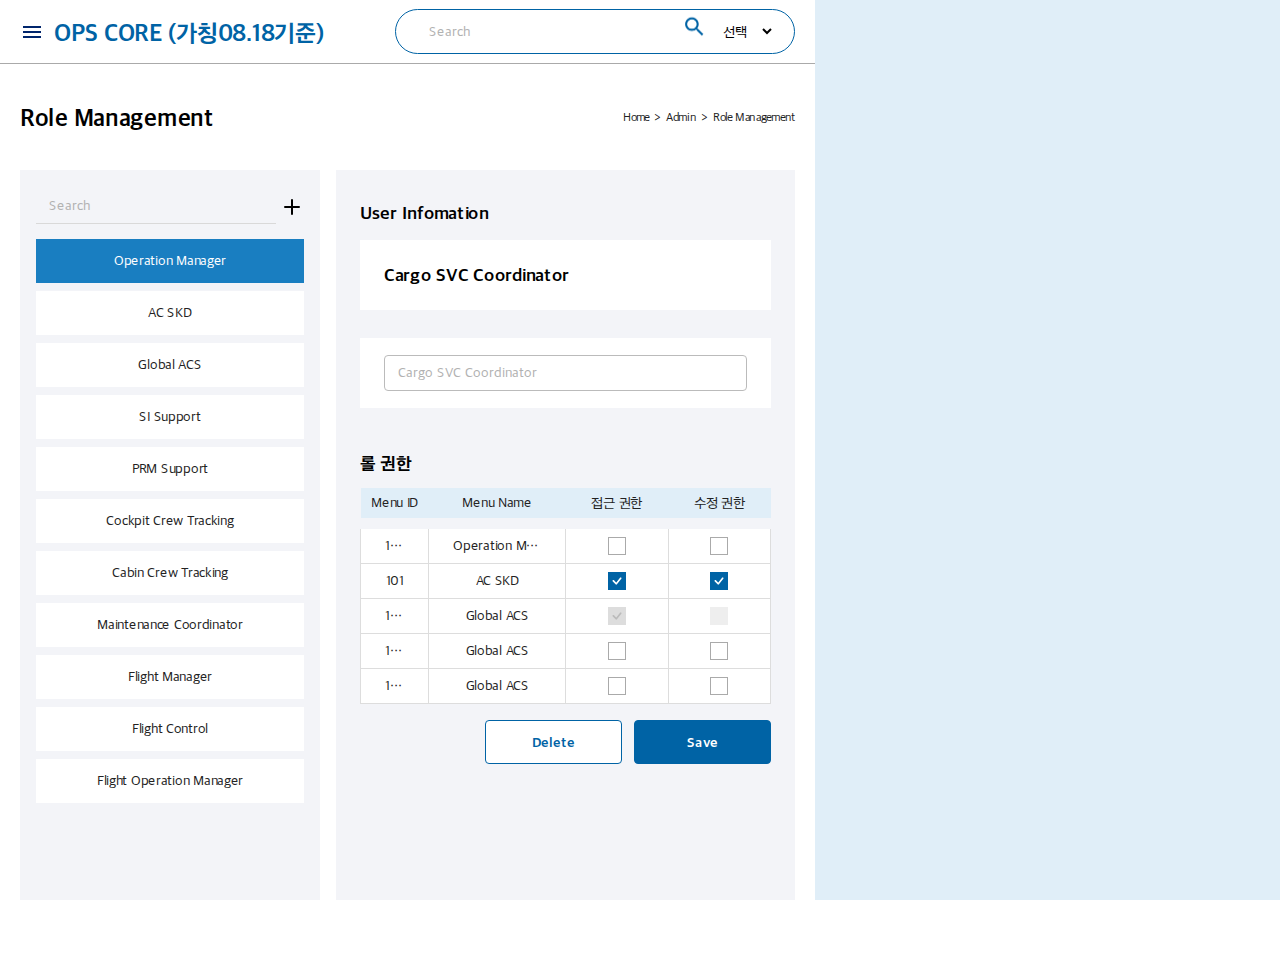
==== html/sub/rolemanagement/rolemanagement.html @ 139ca6ed "asd" ====
<!DOCTYPE html>
<html lang="ko">
<head>
    <meta charset="UTF-8">
    <meta name="viewport" content="width=device-width, initial-scale=1.0">
    <title>대한항공</title>
    <!-- jquery cdn -->
    <script src="../assets/js/jquery-3.7.0.min.js"></script>
    <!-- daterangepicker -->
    <script src="../../../assets/js/plugin/daterangepicker/moment.min.js"></script>
    <script src="../../../assets/js/plugin/daterangepicker/daterangepicker.js"></script>
    <link rel="stylesheet" href="../../../assets/js/plugin/daterangepicker/daterangepicker.css">
    <!-- swiper slide -->
    <link rel="stylesheet" href="../../../assets/js/plugin/swiper/swiper-bundle.min.css" />
    <script src="../../../assets/js/plugin/swiper/swiper-bundle.min.js"></script>
    <!-- 로컬소스 -->
    <link rel="stylesheet" href="../../../assets/css/reset.css" />
    <link rel="stylesheet" href="../../../assets/css/font.css" />
    <link rel="stylesheet" href="../../../assets/css/main.css" />
    <script src="../../../assets/js/common.js"></script>
</head>
<body>
<div class="wrap">
    <!--content -->
    <section class="main content">
        <!-- header -->
        <header>
            <div class="inner">
                <div class="lnb"> 
                    <div class="btn-wrap">
                        <button class="btn btn-icon btn-hamburger"></button>
                    </div>
                    <h2 class="head-text">
                        OPS CORE <span class="">(가칭08.18기준)</span>
                    </h2>
                </div>
                <div class="head-search-wrap rnb">              
                    <div class="input-wrap head-search">
                        <input type="search" placeholder="Search">
                    </div>
                    <div class="input-wrap select">
                        <button class="btn btn-icon btn-head-search" type="submit"></button>
                        <select name="" id="" class="search-select">
                            <option value="">선택</option>
                            <option value="">선택</option>
                            <option value="">선택</option>
                            <option value="">선택</option>
                        </select>
                        <!-- 디자인 커스텀시 대체될 selectbox
                        <div class="dropdown" rel="dropdown">
                            
                            <a href="javascript:void(0)" class="dropdown-toggle">선택</a>
                            <ul class="dropdown-menu">
                                <li><a href="javascript:void(0)">test01</a></li>
                                <li><a href="javascript:void(0)">test02</a></li>
                                <li><a href="javascript:void(0)">test03</a></li>
                                <li><a href="javascript:void(0)">test04</a></li>
                            </ul>
                        </div>
                        -->
                    </div>
                </div>
            </div>
        </header>
        <!-- //header -->

        <!-- content container -->
        <div class="container">
            <div class="inner">

                <div class="content-title-wrap">
                    <h2>
                        Role Management
                    </h2>
                    <ul class="location">
                        <li>
                            <a href="javascript:void:(0)">Home</a>
                        </li>
                        <li>
                            <a href="javascript:void:(0)">Admin</a>
                        </li>
                        <li>
                            <a href="javascript:void:(0)">Role Management</a>
                        </li>
                    </ul>
                </div>
                
                <div class="item-wrap">
                    <div class="item-box item-box-side">

                        <div class="search-wrap">                                
                            <div class="input-wrap search">
                                <input type="search" placeholder="Search">
                                <button class="btn btn-icon btn-search" type="submit"></button>
                            </div>
                            <button class="btn btn-icon search-more-btn"></button>
                        </div>

                        <div class="side-list-wrap"> 
                            <ul>
                                <li class="on">
                                    <a href="javascript:void:(0)">
                                        <span>
                                            Operation Manager
                                        </span>
                                    </a>
                                </li>
                                <li>
                                    <a href="javascript:void:(0)">
                                        <span>
                                            AC SKD
                                        </span>
                                    </a>
                                </li>
                                <li>
                                    <a href="javascript:void:(0)">
                                        <span>
                                            Global ACS
                                        </span>
                                    </a>
                                </li>
                                <li>
                                    <a href="javascript:void:(0)">
                                        <span>
                                            SI Support
                                        </span>
                                    </a>
                                </li>
                                <li>
                                    <a href="javascript:void:(0)">
                                        <span>
                                            PRM Support
                                        </span>
                                    </a>
                                </li>
                                <li>
                                    <a href="javascript:void:(0)">
                                        <span>
                                            Cockpit Crew Tracking
                                        </span>
                                    </a>
                                </li>
                                <li>
                                    <a href="javascript:void:(0)">
                                        <span>
                                            Cabin Crew Tracking
                                        </span>
                                    </a>
                                </li>
                                <li>
                                    <a href="javascript:void:(0)">
                                        <span>
                                            Maintenance Coordinator
                                        </span>
                                    </a>
                                </li>
                                <li>
                                    <a href="javascript:void:(0)">
                                        <span>
                                            Flight Manager
                                        </span>
                                    </a>
                                </li>
                                <li>
                                    <a href="javascript:void:(0)">
                                        <span>
                                            Flight Control
                                        </span>
                                    </a>
                                </li>
                                <li>
                                    <a href="javascript:void:(0)">
                                        <span>
                                            Flight Operation Manager
                                        </span>
                                    </a>
                                </li>
                            </ul>
                        </div>

                    </div>
                    <div class="item-box item-box-type01">
                        <div class="item-con">
                            <div class="item-title">
                                <h3>
                                    User Infomation
                                </h3>
                            </div>
                            
                            <div class="item-text-box">
                                <p>Cargo SVC Coordinator</p>
                            </div>

                            <!-- 수정시 -->
                            <div class="item-text-box">
                                <div class="input-wrap col-12">
                                    <input type="text" class="col-12" placeholder="Cargo SVC Coordinator">
                                </div>
                            </div>
                            <!-- //수정시 -->
                            
                        </div>
                        <div class="item-con">
                            <div class="item-title">
                                <h3>
                                    롤 권한
                                </h3>
                            </div>
                            <div class="board-wrap">
                                <div class="board-list">
                                    <table class="table">
                                        <caption>롤 권한</caption>
                                        <thead>
                                            <tr>
                                                <th class="col-2">
                                                    <span>
                                                        Menu ID
                                                    </span>
                                                </th>
                                                <th class="col-auto">
                                                    <span>
                                                        Menu Name
                                                    </span>
                                                </th>
                                                <th class="col-3">
                                                    <span>
                                                        접근 권한
                                                    </span>
                                                </th>
                                                <th class="col-3">
                                                    <span>
                                                        수정 권한
                                                    </span>
                                                </th>
                                            </tr>
                                        </thead>
                                        <tbody>
                                            <tr>
                                                <td class="col-2">
                                                    <span>
                                                        100
                                                    </span>
                                                </td>
                                                <td class="col-auto">
                                                    <span title="값이 길어질 시 보이는 툴팁">
                                                        Operation Manager
                                                    </span>
                                                </td>
                                                <td class="col-3">
                                                    <div class="input-wrap checkbox">
                                                        <input type="checkbox" id="checkList01-01">
                                                        <label for="checkList01-01"></label>
                                                    </div>
                                                </td>
                                                <td class="col-3">
                                                    <div class="input-wrap checkbox">
                                                        <input type="checkbox" id="checkList02-01">
                                                        <label for="checkList02-01"></label>
                                                    </div>
                                                </td>
                                            </tr>
                                            <tr>
                                                <td class="col-2">
                                                    <span>
                                                        101
                                                    </span>
                                                </td>
                                                <td class="col-auto">
                                                    <span title="값이 길어질 시 보이는 툴팁">
                                                        AC SKD
                                                    </span>
                                                </td>
                                                <td class="col-3">
                                                    <div class="input-wrap checkbox">
                                                        <input type="checkbox" id="checkList01-02" checked>
                                                        <label for="checkList01-02"></label>
                                                    </div>
                                                </td>
                                                <td class="col-3">
                                                    <div class="input-wrap checkbox">
                                                        <input type="checkbox" id="checkList02-02" checked>
                                                        <label for="checkList02-02"></label>
                                                    </div>
                                                </td>
                                            </tr>
                                            <tr>
                                                <td class="col-2">
                                                    <span>
                                                        103
                                                    </span>
                                                </td>
                                                <td class="col-auto">
                                                    <span title="값이 길어질 시 보이는 툴팁">
                                                        Global ACS
                                                    </span>
                                                </td>
                                                <td class="col-3">
                                                    <div class="input-wrap checkbox">
                                                        <input type="checkbox" id="checkList01-03" disabled checked>
                                                        <label for="checkList01-03"></label>
                                                    </div>
                                                </td>
                                                <td class="col-3">
                                                    <div class="input-wrap checkbox">
                                                        <input type="checkbox" id="checkList02-03" disabled>
                                                        <label for="checkList02-03"></label>
                                                    </div>
                                                </td>
                                            </tr>  
                                            <tr>
                                                <td class="col-2">
                                                    <span>
                                                        104
                                                    </span>
                                                </td>
                                                <td class="col-auto">
                                                    <span title="값이 길어질 시 보이는 툴팁">
                                                        Global ACS
                                                    </span>
                                                </td>
                                                <td class="col-3">
                                                    <div class="input-wrap checkbox">
                                                        <input type="checkbox" id="checkList01-04" >
                                                        <label for="checkList01-04"></label>
                                                    </div>
                                                </td>
                                                <td class="col-3">
                                                    <div class="input-wrap checkbox">
                                                        <input type="checkbox" id="checkList02-04" >
                                                        <label for="checkList02-04"></label>
                                                    </div>
                                                </td>
                                            </tr> 
                                            <tr>
                                                <td class="col-2">
                                                    <span>
                                                        105
                                                    </span>
                                                </td>
                                                <td class="col-auto">
                                                    <span title="값이 길어질 시 보이는 툴팁">
                                                        Global ACS
                                                    </span>
                                                </td>
                                                <td class="col-3">
                                                    <div class="input-wrap checkbox">
                                                        <input type="checkbox" id="checkList01-05" >
                                                        <label for="checkList01-05"></label>
                                                    </div>
                                                </td>
                                                <td class="col-3">
                                                    <div class="input-wrap checkbox">
                                                        <input type="checkbox" id="checkList02-05" >
                                                        <label for="checkList02-05"></label>
                                                    </div>
                                                </td>
                                            </tr> 
                                          
                                        </tbody>
                                    </table>
                                </div>
                                <div class="board-bottom">
                                    <div class="btn-wrap flex-end">
                                        <button class="btn btn-type03 btn-size-lg">
                                            Delete
                                        </button>
                                        <button class="btn btn-type04 btn-size-lg">
                                           Save
                                        </button>
                                    </div>
                                </div>
                            </div>
                        </div>
                    </div>
                </div>
            </div>
        </div>
    </section>
    <!--//content-->

    <!--chat-wrap -->
    <section class="chat-wrap right-content">
        <div class="inner">
            <div class="chat-top">
                <p>
                    <!--
                    <b>
                        Irops in Progress
                    </b>
                    <span class="text-red">1</span> / 2
                    -->
                </p>
            </div>
            <div class="chat-con">

            </div>
        </div>
        
    </section>
    <!-- // chat-wrap -->
</div>
    

  
</body>
</html>
---- assets/js/plugin/daterangepicker/daterangepicker.css ----
.daterangepicker {
  position: absolute;
  color: inherit;
  background-color: #fff;
  border-radius: 4px;
  border: 1px solid #ddd;
  width: 278px;
  max-width: none;
  padding: 0;
  margin-top: 7px;
  top: 100px;
  left: 20px;
  z-index: 3001;
  display: none;
  font-family: arial;
  font-size: 15px;
  line-height: 1em;
}

.daterangepicker:before, .daterangepicker:after {
  position: absolute;
  display: inline-block;
  border-bottom-color: rgba(0, 0, 0, 0.2);
  content: '';
}

.daterangepicker:before {
  top: -7px;
  border-right: 7px solid transparent;
  border-left: 7px solid transparent;
  border-bottom: 7px solid #ccc;
}

.daterangepicker:after {
  top: -6px;
  border-right: 6px solid transparent;
  border-bottom: 6px solid #fff;
  border-left: 6px solid transparent;
}

.daterangepicker.opensleft:before {
  right: 9px;
}

.daterangepicker.opensleft:after {
  right: 10px;
}

.daterangepicker.openscenter:before {
  left: 0;
  right: 0;
  width: 0;
  margin-left: auto;
  margin-right: auto;
}

.daterangepicker.openscenter:after {
  left: 0;
  right: 0;
  width: 0;
  margin-left: auto;
  margin-right: auto;
}

.daterangepicker.opensright:before {
  left: 9px;
}

.daterangepicker.opensright:after {
  left: 10px;
}

.daterangepicker.drop-up {
  margin-top: -7px;
}

.daterangepicker.drop-up:before {
  top: initial;
  bottom: -7px;
  border-bottom: initial;
  border-top: 7px solid #ccc;
}

.daterangepicker.drop-up:after {
  top: initial;
  bottom: -6px;
  border-bottom: initial;
  border-top: 6px solid #fff;
}

.daterangepicker.single .daterangepicker .ranges, .daterangepicker.single .drp-calendar {
  float: none;
}

.daterangepicker.single .drp-selected {
  display: none;
}

.daterangepicker.show-calendar .drp-calendar {
  display: block;
}

.daterangepicker.show-calendar .drp-buttons {
  display: block;
}

.daterangepicker.auto-apply .drp-buttons {
  display: none;
}

.daterangepicker .drp-calendar {
  display: none;
  max-width: 270px;
}

.daterangepicker .drp-calendar.left {
  padding: 8px 0 8px 8px;
}

.daterangepicker .drp-calendar.right {
  padding: 8px;
}

.daterangepicker .drp-calendar.single .calendar-table {
  border: none;
}

.daterangepicker .calendar-table .next span, .daterangepicker .calendar-table .prev span {
  color: #fff;
  border: solid black;
  border-width: 0 2px 2px 0;
  border-radius: 0;
  display: inline-block;
  padding: 3px;
}

.daterangepicker .calendar-table .next span {
  transform: rotate(-45deg);
  -webkit-transform: rotate(-45deg);
}

.daterangepicker .calendar-table .prev span {
  transform: rotate(135deg);
  -webkit-transform: rotate(135deg);
}

.daterangepicker .calendar-table th, .daterangepicker .calendar-table td {
  white-space: nowrap;
  text-align: center;
  vertical-align: middle;
  min-width: 32px;
  width: 32px;
  height: 24px;
  line-height: 24px;
  font-size: 12px;
  border-radius: 4px;
  border: 1px solid transparent;
  white-space: nowrap;
  cursor: pointer;
}

.daterangepicker .calendar-table {
  border: 1px solid #fff;
  border-radius: 4px;
  background-color: #fff;
}

.daterangepicker .calendar-table table {
  width: 100%;
  margin: 0;
  border-spacing: 0;
  border-collapse: collapse;
}

.daterangepicker td.available:hover, .daterangepicker th.available:hover {
  background-color: #eee;
  border-color: transparent;
  color: inherit;
}

.daterangepicker td.week, .daterangepicker th.week {
  font-size: 80%;
  color: #ccc;
}

.daterangepicker td.off, .daterangepicker td.off.in-range, .daterangepicker td.off.start-date, .daterangepicker td.off.end-date {
  background-color: #fff;
  border-color: transparent;
  color: #999;
}

.daterangepicker td.in-range {
  background-color: #ebf4f8;
  border-color: transparent;
  color: #000;
  border-radius: 0;
}

.daterangepicker td.start-date {
  border-radius: 4px 0 0 4px;
}

.daterangepicker td.end-date {
  border-radius: 0 4px 4px 0;
}

.daterangepicker td.start-date.end-date {
  border-radius: 4px;
}

.daterangepicker td.active, .daterangepicker td.active:hover {
  background-color: #357ebd;
  border-color: transparent;
  color: #fff;
}

.daterangepicker th.month {
  width: auto;
}

.daterangepicker td.disabled, .daterangepicker option.disabled {
  color: #999;
  cursor: not-allowed;
  text-decoration: line-through;
}

.daterangepicker select.monthselect, .daterangepicker select.yearselect {
  font-size: 12px;
  padding: 1px;
  height: auto;
  margin: 0;
  cursor: default;
}

.daterangepicker select.monthselect {
  margin-right: 2%;
  width: 56%;
}

.daterangepicker select.yearselect {
  width: 40%;
}

.daterangepicker select.hourselect, .daterangepicker select.minuteselect, .daterangepicker select.secondselect, .daterangepicker select.ampmselect {
  width: 50px;
  margin: 0 auto;
  background: #eee;
  border: 1px solid #eee;
  padding: 2px;
  outline: 0;
  font-size: 12px;
}

.daterangepicker .calendar-time {
  text-align: center;
  margin: 4px auto 0 auto;
  line-height: 30px;
  position: relative;
}

.daterangepicker .calendar-time select.disabled {
  color: #ccc;
  cursor: not-allowed;
}

.daterangepicker .drp-buttons {
  clear: both;
  text-align: right;
  padding: 8px;
  border-top: 1px solid #ddd;
  display: none;
  line-height: 12px;
  vertical-align: middle;
}

.daterangepicker .drp-selected {
  display: inline-block;
  font-size: 12px;
  padding-right: 8px;
}

.daterangepicker .drp-buttons .btn {
  margin-left: 8px;
  font-size: 12px;
  font-weight: bold;
  padding: 4px 8px;
}

.daterangepicker.show-ranges.single.rtl .drp-calendar.left {
  border-right: 1px solid #ddd;
}

.daterangepicker.show-ranges.single.ltr .drp-calendar.left {
  border-left: 1px solid #ddd;
}

.daterangepicker.show-ranges.rtl .drp-calendar.right {
  border-right: 1px solid #ddd;
}

.daterangepicker.show-ranges.ltr .drp-calendar.left {
  border-left: 1px solid #ddd;
}

.daterangepicker .ranges {
  float: none;
  text-align: left;
  margin: 0;
}

.daterangepicker.show-calendar .ranges {
  margin-top: 8px;
}

.daterangepicker .ranges ul {
  list-style: none;
  margin: 0 auto;
  padding: 0;
  width: 100%;
}

.daterangepicker .ranges li {
  font-size: 12px;
  padding: 8px 12px;
  cursor: pointer;
}

.daterangepicker .ranges li:hover {
  background-color: #eee;
}

.daterangepicker .ranges li.active {
  background-color: #08c;
  color: #fff;
}

/*  Larger Screen Styling */
@media (min-width: 564px) {
  .daterangepicker {
    width: auto;
  }

  .daterangepicker .ranges ul {
    width: 140px;
  }

  .daterangepicker.single .ranges ul {
    width: 100%;
  }

  .daterangepicker.single .drp-calendar.left {
    clear: none;
  }

  .daterangepicker.single .ranges, .daterangepicker.single .drp-calendar {
    float: left;
  }

  .daterangepicker {
    direction: ltr;
    text-align: left;
  }

  .daterangepicker .drp-calendar.left {
    clear: left;
    margin-right: 0;
  }

  .daterangepicker .drp-calendar.left .calendar-table {
    border-right: none;
    border-top-right-radius: 0;
    border-bottom-right-radius: 0;
  }

  .daterangepicker .drp-calendar.right {
    margin-left: 0;
  }

  .daterangepicker .drp-calendar.right .calendar-table {
    border-left: none;
    border-top-left-radius: 0;
    border-bottom-left-radius: 0;
  }

  .daterangepicker .drp-calendar.left .calendar-table {
    padding-right: 8px;
  }

  .daterangepicker .ranges, .daterangepicker .drp-calendar {
    float: left;
  }
}

@media (min-width: 730px) {
  .daterangepicker .ranges {
    width: auto;
  }

  .daterangepicker .ranges {
    float: left;
  }

  .daterangepicker.rtl .ranges {
    float: right;
  }

  .daterangepicker .drp-calendar.left {
    clear: none !important;
  }
}
---- assets/css/font.css ----
/* noto sans */
@import url('https://fonts.googleapis.com/css2?family=Noto+Sans+KR:wght@400;500;700&family=Noto+Sans:wght@400;500;600;700&display=swap');

@font-face {
	font-family: 'SpoqaHanSansNeo';
	src:url('../font/SpoqaHanSansNeo-Light.woff2') format('woff2'),
		url('../font/SpoqaHanSansNeo-Light.woff') format('woff'),
		url('../font/SpoqaHanSansNeo-Light.ttf') format('truetype');
		font-weight: 300;
		font-style: normal;
}

@font-face {
	font-family: 'SpoqaHanSansNeo';
	src:url('../font/SpoqaHanSansNeo-Regular.woff2') format('woff2'),
		url('../font/SpoqaHanSansNeo-Regular.woff') format('woff'),
		url('../font/SpoqaHanSansNeo-Regular.ttf') format('truetype');
		font-weight: 400;
		font-style: normal;
}

@font-face {
	font-family: 'SpoqaHanSansNeo';
	src:url('../font/SpoqaHanSansNeo-Medium.woff2') format('woff2'),
		url('../font/SpoqaHanSansNeo-Medium.woff') format('woff'),
		url('../font/SpoqaHanSansNeo-Medium.ttf') format('truetype');
		font-weight: 500;
		font-style: normal;
}

@font-face {
	font-family: 'SpoqaHanSansNeo';
	src:url('../font/SpoqaHanSansNeo-Bold.woff2') format('woff2'),
		url('../font/SpoqaHanSansNeo-Bold.woff') format('woff'),
		url('../font/SpoqaHanSansNeo-Bold.ttf') format('truetype');
		font-weight: 600;
		font-style: normal;
}

@font-face {
	font-family: 'Play';
	src:url('../font/Play-Regular.ttf') format('truetype');
		font-weight: 400;
		font-style: normal;
}

@font-face {
	font-family: 'Play';
	src:url('../font/Play-Bold.ttf') format('truetype');
		font-weight: 600;
		font-style: normal;
}




@font-face {
	font-family: 'AppleSDGothicNeo';
	src:url('../font/AppleSDGothicNeo/AppleSDGothicNeoUL.ttf') format('woff2'),
		url('../font/AppleSDGothicNeo/AppleSDGothicNeoUL.ttf') format('woff'),
		url('../font/AppleSDGothicNeo/AppleSDGothicNeoUL.ttf') format('truetype');
		font-weight: 300;
		font-style: normal;
}

@font-face {
	font-family: 'AppleSDGothicNeo';
	src:url('../font/AppleSDGothicNeo/AppleSDGothicNeoR.ttf') format('woff2'),
		url('../font/AppleSDGothicNeo/AppleSDGothicNeoR.ttf') format('woff'),
		url('../font/AppleSDGothicNeo/AppleSDGothicNeoR.ttf') format('truetype');
		font-weight: 400;
		font-style: normal;
}

@font-face {
	font-family: 'AppleSDGothicNeo';
	src:url('../font/AppleSDGothicNeo/AppleSDGothicNeoB.ttf') format('woff2'),
		url('../font/AppleSDGothicNeo/AppleSDGothicNeoB.ttf') format('woff'),
		url('../font/AppleSDGothicNeo/AppleSDGothicNeoB.ttf') format('truetype');
		font-weight: 600;
		font-style: normal;
}


@font-face {
	font-family: 'AppleSDGothicNeo';
	src:url('../font/AppleSDGothicNeo/AppleSDGothicNeoB.ttf') format('woff2'),
		url('../font/AppleSDGothicNeo/AppleSDGothicNeoB.ttf') format('woff'),
		url('../font/AppleSDGothicNeo/AppleSDGothicNeoB.ttf') format('truetype');
		font-weight: 700;
		font-style: bold;
}
---- assets/css/main.css ----
@charset "UTF-8";
/* 노트북 분기점 */
/* 노트북 */
/* 테블릿 */
/* 모바일 */
* {
  box-sizing: border-box;
}

html {
  font-size: 10px;
}

body {
  font-size: 1.4rem;
  line-height: 1;
  letter-spacing: -0.02em;
  color: #222222;
}
body * {
  font-family: "AppleSDGothicNeo", "SpoqaHanSansNeo", sans-serif;
  font-weight: 400;
}
body.fixed {
  width: 100vw !important;
  height: 100vh !important;
  overflow: hidden !important;
}

h1 {
  font-weight: 700;
  font-size: 2.4rem;
  line-height: 2.8rem;
}

h2 {
  font-weight: 700;
  font-size: 1.8rem;
  line-height: 2.2rem;
}

h3 {
  font-weight: 700;
  font-size: 1.6rem;
  line-height: 1.8rem;
}

h4 {
  font-weight: 500;
  font-size: 1.4rem;
  line-height: 1.6rem;
}

h5 {
  font-weight: 400;
  font-size: 1.2rem;
  line-height: 1.4rem;
}

.con-box {
  width: calc(100% - 4rem);
  max-width: 1364px;
  margin: 0 auto;
  position: relative;
  z-index: 1;
}

.hide {
  position: absolute;
  width: 1px !important;
  height: 1px !important;
  padding: 0;
  margin: -1px;
  overflow: hidden;
  border: 0;
  -webkit-clip-path: polygon(0 0, 0 0, 0 0);
          clip-path: polygon(0 0, 0 0, 0 0);
}

.d-pc {
  display: block;
}
@media (max-width: 768px) {
  .d-pc {
    display: none;
  }
}

.d-mb {
  display: none;
}
@media (max-width: 768px) {
  .d-mb {
    display: block;
  }
}

/* flex-item */
.flex-wrap {
  gap: 0.4rem;
  flex-wrap: wrap;
  display: flex;
  -moz-flex-direction: row;
  flex-direction: row;
  -moz-align-items: flex-start;
  align-items: flex-start;
  -webkit-box-pack: start;
  -moz-box-justify-content: flex-start;
  justify-content: flex-start;
}
.flex-wrap.center {
  align-items: center;
  gap: 2rem;
}
.flex-wrap.end {
  justify-content: flex-end;
  align-items: center;
}
.flex-wrap.column-type {
  flex-direction: column;
}

/* datepicker custom */
.ui-datepicker {
  width: 23.2rem;
  padding: 2rem 1.4rem;
  border-color: #bbbbbb;
  z-index: 999;
}

.ui-datepicker .ui-datepicker-header {
  padding: 0;
}

.ui-datepicker .ui-datepicker-title {
  margin: 0 2rem;
  line-height: 1;
  font-size: 1.4rem;
}

.ui-widget-header {
  background: #ffffff;
  border: none;
}

.ui-datepicker .ui-datepicker-prev,
.ui-datepicker .ui-datepicker-next {
  width: 2.4rem;
  height: 2.4rem;
  border-radius: 0.5rem;
  top: 50%;
  transform: translateY(-50%);
  border: 1px solid #000;
}

.ui-datepicker .ui-datepicker-prev {
  left: 0;
}

.ui-datepicker .ui-datepicker-next {
  right: 0;
}

.ui-datepicker .ui-datepicker-prev span {
  background-image: url(../images/icon/datepicker_arrow01.png);
  background-repeat: no-repeat;
  background-size: contain;
  background-position: center center;
}

.ui-datepicker .ui-datepicker-next span {
  background-image: url(../images/icon/datepicker_arrow02.png);
  background-repeat: no-repeat;
  background-size: contain;
  background-position: center center;
}

.ui-datepicker select.ui-datepicker-month, .ui-datepicker select.ui-datepicker-year {
  font-size: 1.4rem;
  width: 6.4rem;
  font-weight: bold;
  border: none;
  border-radius: 0;
}
.ui-datepicker select.ui-datepicker-month::-webkit-scrollbar, .ui-datepicker select.ui-datepicker-year::-webkit-scrollbar {
  width: 6px;
  height: 6px;
}
.ui-datepicker select.ui-datepicker-month::-webkit-scrollbar-thumb, .ui-datepicker select.ui-datepicker-year::-webkit-scrollbar-thumb {
  background: #0063A5;
}
.ui-datepicker select.ui-datepicker-month::-webkit-scrollbar-track, .ui-datepicker select.ui-datepicker-year::-webkit-scrollbar-track {
  background: #bbbbbb;
}

.ui-datepicker select.ui-datepicker-month {
  margin-left: 1rem;
}

.ui-datepicker table {
  margin: 1.4rem 0 0 0;
}

.ui-datepicker th {
  padding: 0.4rem;
}

.ui-datepicker td span {
  color: #666666;
  font-weight: 600;
}

.ui-datepicker td span, .ui-datepicker td a {
  width: 2.4rem;
  height: 2.4rem;
  margin: 0 auto;
  font-size: 1.4rem;
}

.ui-state-default, .ui-widget-content .ui-state-default {
  border: none;
  color: #222222; /*background: $white;*/
  display: flex;
  -moz-flex-direction: row;
  flex-direction: row;
  -moz-align-items: center;
  align-items: center;
  -webkit-box-pack: center;
  -moz-box-justify-content: center;
  justify-content: center;
}

.ui-state-default, .ui-widget-content .ui-state-default {
  border-radius: 50%;
  background: #ffffff;
}

.ui-state-active, .ui-widget-content .ui-state-active {
  border: 1px solid #0063A5;
}

.ui-state-highlight, .ui-widget-content .ui-state-highlight {
  background: #0063A5;
  color: #ffffff;
  font-weight: bold;
}

/* ------------------------------------------------------------------------------------------------------------------ */
/* Dropdown (셀렉트박스 커스텀)
/* ------------------------------------------------------------------------------------------------------------------ */
.dropdown {
  position: relative;
  display: inline-block;
  background-color: #fff;
}

.dropdown .dropdown-toggle {
  position: relative;
  display: inline-flex;
  align-items: center;
  text-decoration: none;
  padding: 0 3rem 0 1rem;
  width: 100%;
  height: 4rem;
  font-size: 1.4rem;
  border: 1px solid #CCCCCC;
  color: #141414;
}

.dropdown .dropdown-toggle.disabled {
  color: #B1B1B1;
}

.dropdown .dropdown-toggle::after {
  content: "";
  position: absolute;
  top: 50%;
  right: 0.5rem;
  transform: translateY(-50%) rotate(0);
  width: 2.4rem;
  height: 2.4rem;
  display: inline-block;
  background: url(../../assets/images/icon/dropdown_icon.png) no-repeat center/contain;
  transition: all 0.3s;
}

.dropdown .dropdown-toggle.on::after {
  transform: translateY(-50%) rotate(180deg);
}

.dropdown .dropdown-menu {
  list-style: none;
  margin: 0;
  padding: 0;
  z-index: 3;
  position: absolute;
  top: 100%;
  left: 0;
  right: 0;
  margin-top: -1px;
  display: none;
  border: 1px solid #CCCCCC;
  background-color: #FFFFFF;
  max-height: 256px;
  overflow-y: auto;
}

.dropdown .dropdown-menu > li > a {
  text-decoration: none;
  padding: 0 1rem 0 1rem;
  height: 3.2rem;
  line-height: 3.2rem;
  color: #141414;
  display: block;
  overflow: hidden;
  text-overflow: ellipsis;
  white-space: nowrap;
}

/* Hover */
.dropdown:not(.dropdown-disabled):hover .dropdown-toggle {
  border-color: #141414;
}

.dropdown .dropdown-menu > li:hover {
  background-color: #EEF1F2;
}

/* Click to Open */
.dropdown:not(.dropdown-disabled) .dropdown-toggle.open {
  border-color: #CCCCCC;
}

.dropdown:not(.dropdown-disabled) .dropdown-toggle.open::after {
  transform: translateY(-50%) rotate(180deg);
  transition: all 0.3s;
}

.dropdown:not(.dropdown-disabled) .dropdown-menu.open {
  display: block;
}

/* disabled */
.dropdown.dropdown-disabled .dropdown-toggle {
  background-color: #EAEAEA !important;
  color: #B1B1B1 !important;
}

.dropdown.dropdown-disabled .dropdown-toggle::after {
  border-color: #B1B1B1 !important;
}

/* input-cont */
.input-group {
  width: 100%;
  margin-bottom: 1.2rem;
}
.input-group:last-child {
  margin-bottom: 0;
}
.input-wrap {
  display: flex;
  -moz-flex-direction: row;
  flex-direction: row;
  -moz-align-items: flex-start;
  align-items: flex-start;
  -webkit-box-pack: start;
  -moz-box-justify-content: flex-start;
  justify-content: flex-start;
}
.input-wrap.search {
  border-bottom: 1px solid #D9D9D9;
}
.input-wrap.search input[type=search] {
  border: transparent;
  background-color: transparent;
  padding-right: 3.3rem;
  width: 100%;
}
.input-wrap.search .btn-search {
  position: absolute;
  right: 0;
  top: 50%;
  transform: translateY(-50%);
  width: 2.5rem;
  height: 2.5rem;
  background-image: url(../images/icon/search_icon.svg);
  background-repeat: no-repeat;
  background-size: 2.5rem;
  background-position: center 0;
}

.search-wrap {
  margin-bottom: 1.6rem;
  height: 3.3rem;
  display: flex;
  -moz-flex-direction: row;
  flex-direction: row;
  -moz-align-items: center;
  align-items: center;
  -webkit-box-pack: start;
  -moz-box-justify-content: flex-start;
  justify-content: flex-start;
}
.search-wrap .input-wrap {
  width: 100%;
  margin-right: 0.4rem;
  flex: 1 1 auto;
}
.search-wrap .search-more-btn {
  flex: 1 1 auto;
  background-image: url(../images/icon/search_more_icon.svg);
  background-repeat: no-repeat;
  background-size: 2.5rem;
  background-position: center 0;
}

.input-wrap {
  position: relative;
}
.input-wrap input[type=text], .input-wrap input[type=search], .input-wrap input[type=number], .input-wrap input[type=password], .input-wrap input[type=email] {
  max-height: 3.8rem;
  font-size: 1.4rem;
  padding: 0.8rem 1.3rem;
  border-radius: 0.4rem;
  background: #ffffff;
  border: 1px solid #bbbbbb;
}
.input-wrap input[type=text]:disabled, .input-wrap input[type=search]:disabled, .input-wrap input[type=number]:disabled, .input-wrap input[type=password]:disabled, .input-wrap input[type=email]:disabled {
  border-color: #aaaaaa;
  background: #eeeeee;
}
.input-wrap input[type=text]:focus, .input-wrap input[type=text]:active, .input-wrap input[type=text].on, .input-wrap input[type=search]:focus, .input-wrap input[type=search]:active, .input-wrap input[type=search].on, .input-wrap input[type=number]:focus, .input-wrap input[type=number]:active, .input-wrap input[type=number].on, .input-wrap input[type=password]:focus, .input-wrap input[type=password]:active, .input-wrap input[type=password].on, .input-wrap input[type=email]:focus, .input-wrap input[type=email]:active, .input-wrap input[type=email].on {
  border-color: #0063A5;
}
.input-wrap.select select {
  max-height: 3.6rem;
  font-size: 1.4rem;
  padding: 0.8rem 1.2rem;
  border-radius: 0.4rem;
  background: #ffffff;
  border: 1px solid #bbbbbb;
}
.input-wrap.select select option[value=""][disabled] {
  display: none;
}
.input-wrap.select select:disabled {
  border-color: #aaaaaa;
  background: #eeeeee;
}
.input-wrap.date::before {
  display: none;
}
.input-wrap.date input {
  text-align: center;
  background-image: url(../images/icon/calendar_icon.png);
  background-repeat: no-repeat;
  background-size: 2.4rem;
  background-position: right 1.2rem center;
}
.input-wrap.radio.disabled, .input-wrap.checkbox.disabled {
  pointer-events: none;
}
.input-wrap.radio input[type=radio], .input-wrap.radio input[type=checkbox], .input-wrap.checkbox input[type=radio], .input-wrap.checkbox input[type=checkbox] {
  position: absolute;
  width: 1px;
  height: 1px;
  margin: -1px;
  overflow: hidden;
  -webkit-clip-path: polygon(0 0, 0 0, 0 0);
  clip-path: polygon(0 0, 0 0, 0 0);
}
.input-wrap.radio input[type=radio] + label, .input-wrap.radio input[type=checkbox] + label, .input-wrap.checkbox input[type=radio] + label, .input-wrap.checkbox input[type=checkbox] + label {
  position: relative;
  padding-left: 1.8rem;
  line-height: 1;
  font-size: 1.4rem;
  white-space: nowrap;
  cursor: pointer;
}
.input-wrap.radio input[type=radio] + label.emphasis, .input-wrap.radio input[type=checkbox] + label.emphasis, .input-wrap.checkbox input[type=radio] + label.emphasis, .input-wrap.checkbox input[type=checkbox] + label.emphasis {
  color: #0063A5;
  font-weight: 600;
}
.input-wrap.radio input[type=radio] + label::before, .input-wrap.radio input[type=radio] + label::after, .input-wrap.radio input[type=checkbox] + label::before, .input-wrap.radio input[type=checkbox] + label::after, .input-wrap.checkbox input[type=radio] + label::before, .input-wrap.checkbox input[type=radio] + label::after, .input-wrap.checkbox input[type=checkbox] + label::before, .input-wrap.checkbox input[type=checkbox] + label::after {
  content: "";
  position: absolute;
  left: 0;
  top: 50%;
  transform: translateY(-50%);
}
.input-wrap.radio input[type=radio] + label::before, .input-wrap.radio input[type=checkbox] + label::before, .input-wrap.checkbox input[type=radio] + label::before, .input-wrap.checkbox input[type=checkbox] + label::before {
  width: 1.8rem;
  height: 1.8rem;
  transform: translateY(-50%);
  background: #ffffff;
  border: 1px solid #aaaaaa;
}
.input-wrap.radio.disabled input[type=radio]:checked + label::before {
  border-color: #aaaaaa;
}
.input-wrap.radio.disabled input[type=radio] + label::before {
  background: #EFEFEF;
}
.input-wrap.radio.disabled input[type=radio] + label::after {
  background: #eeeeee;
}
.input-wrap.radio input[type=radio]:checked + label::before {
  border-color: #0063A5;
}
.input-wrap.radio input[type=radio]:checked + label::after {
  transform: translateY(-50%) scale(1);
}
.input-wrap.radio input[type=radio] + label::before, .input-wrap.radio input[type=radio] + label::after {
  border-radius: 50%;
}
.input-wrap.radio input[type=radio] + label::before {
  left: 0;
  width: 1.6rem;
  height: 1.6rem;
}
.input-wrap.radio input[type=radio] + label::after {
  width: 0.8rem;
  height: 0.8rem;
  left: 0.5rem;
  transform: translateY(-50%) scale(0);
  background: #0063A5;
}
.input-wrap.checkbox {
  justify-content: center;
}
.input-wrap.checkbox.disabled input[type=checkbox]:checked + label::before {
  border-color: #aaaaaa;
}
.input-wrap.checkbox.disabled input[type=checkbox] + label::before {
  background: #EFEFEF;
}
.input-wrap.checkbox input[type=checkbox]:disabled + label {
  cursor: default;
}
.input-wrap.checkbox input[type=checkbox]:disabled + label::after {
  cursor: default;
  background: #eeeeee;
  opacity: 1;
  pointer-events: none;
}
.input-wrap.checkbox input[type=checkbox]:checked + label::after {
  opacity: 1;
}
.input-wrap.checkbox input[type=checkbox]:checked:disabled + label {
  cursor: default;
}
.input-wrap.checkbox input[type=checkbox]:checked:disabled + label::after {
  cursor: default;
  pointer-events: none;
  background-image: url(../images/icon/check_disabled_icon.png);
  background-repeat: no-repeat;
  background-size: 100%;
  background-position: center center;
}
.input-wrap.checkbox input[type=checkbox] + label {
  min-height: 1.8rem;
}
.input-wrap.checkbox input[type=checkbox] + label::before {
  border-radius: 0;
}
.input-wrap.checkbox input[type=checkbox] + label::after {
  width: 1.8rem;
  height: 1.8rem;
  opacity: 0;
  background-image: url(../images/icon/check_icon.png);
  background-repeat: no-repeat;
  background-size: 100%;
  background-position: center center;
}
.input-wrap.count {
  display: flex;
  -moz-flex-direction: row;
  flex-direction: row;
  -moz-align-items: center;
  align-items: center;
  -webkit-box-pack: start;
  -moz-box-justify-content: flex-start;
  justify-content: flex-start;
}
.input-wrap.count button {
  width: 3.6rem;
  height: 3.6rem;
}
.input-wrap.count button.plus, .input-wrap.count button.minus {
  border-color: #bbbbbb;
  background: #ffffff;
  padding: 0;
}
.input-wrap.count button.plus::before, .input-wrap.count button.minus::before {
  content: "";
  width: 100%;
  height: 100%;
  display: block;
  opacity: 0.5;
  transition: opacity 0.2s;
}
.input-wrap.count button.plus:hover::before, .input-wrap.count button.plus.on::before, .input-wrap.count button.minus:hover::before, .input-wrap.count button.minus.on::before {
  opacity: 1;
}
.input-wrap.count button.minus::before {
  background-image: url(../images/icon/count_minus_icon.png);
  background-repeat: no-repeat;
  background-size: contain;
  background-position: center center;
}
.input-wrap.count button.plus::before {
  background-image: url(../images/icon/count_plus_icon.png);
  background-repeat: no-repeat;
  background-size: contain;
  background-position: center center;
}

/* button */
.btn-wrap {
  display: flex;
  -moz-flex-direction: row;
  flex-direction: row;
  -moz-align-items: flex-start;
  align-items: flex-start;
  -webkit-box-pack: start;
  -moz-box-justify-content: flex-start;
  justify-content: flex-start;
}
.btn-wrap.flex-end {
  justify-content: flex-end;
}
.btn-wrap .btn {
  margin-right: 1.2rem;
}
.btn-wrap .btn:last-child {
  margin-right: 0;
}

.btn {
  border-radius: 0.4rem;
  padding: 0.8rem 1.2rem;
  background: #0063A5;
  color: #ffffff;
  font-size: 1.4rem;
  font-weight: 700;
  transition: all 0.2s;
  border: 1px solid #0063A5;
  display: flex;
  -moz-flex-direction: row;
  flex-direction: row;
  -moz-align-items: center;
  align-items: center;
  -webkit-box-pack: center;
  -moz-box-justify-content: center;
  justify-content: center;
  color: #0063A5;
  background-color: #ffffff;
  border-color: #0063A5;
}
.btn:hover, .btn.on {
  color: #ffffff;
  background-color: #0063A5;
}
.btn:disabled {
  border-color: #dddddd;
  background: #dddddd;
  color: #bbbbbb;
}
.btn.btn-icon {
  width: 2.4rem;
  height: 2.4rem;
  background-position: center;
  background-color: transparent;
  background-repeat: no-repeat;
  background-size: 100%;
  border: 0;
}
.btn.btn-icon.btn-hamburger {
  background-image: url(../images/icon/hamberger_icon.png);
}
.btn.btn-icon.btn-head-search {
  width: 2.5rem;
  height: 2.5rem;
  background-image: url(../images/icon/btn_head_search.png);
}
.btn:disabled {
  background: #dddddd;
  border-color: #dddddd;
  color: #666666;
  pointer-events: none;
}
.btn.btn-size-m {
  height: 4rem;
}
.btn.btn-size-lg {
  height: 4.4rem;
}
.btn.btn-type01 {
  color: #222222;
  background-color: #ffffff;
  border-color: #222222;
}
.btn.btn-type01:hover, .btn.btn-type01.on {
  color: #ffffff;
  background-color: #222222;
}
.btn.btn-type01:disabled {
  border-color: #dddddd;
  background: #dddddd;
  color: #bbbbbb;
}
.btn.btn-type02 {
  color: #ffffff;
  background-color: #222222;
  border-color: #222222;
}
.btn.btn-type02:hover, .btn.btn-type02.on {
  color: #222222;
  background-color: #ffffff;
}
.btn.btn-type02:disabled {
  border-color: #dddddd;
  background: #dddddd;
  color: #bbbbbb;
}
.btn.btn-type03 {
  color: #0063A5;
  background-color: #ffffff;
  border-color: #0063A5;
}
.btn.btn-type03:hover, .btn.btn-type03.on {
  color: #ffffff;
  background-color: #0063A5;
}
.btn.btn-type03:disabled {
  border-color: #dddddd;
  background: #dddddd;
  color: #bbbbbb;
}
.btn.btn-type04 {
  color: #ffffff;
  background-color: #0063A5;
  border-color: #0063A5;
}
.btn.btn-type04:hover, .btn.btn-type04.on {
  color: #0063A5;
  background-color: #ffffff;
}
.btn.btn-type04:disabled {
  border-color: #dddddd;
  background: #dddddd;
  color: #bbbbbb;
}

button:disabled,
.btn:disabled {
  background: #dddddd;
  border-color: #dddddd;
  color: #666666;
  pointer-events: none;
}
button.search::before, button.reset::before, button.plus::before, button.download::before,
.btn.search::before,
.btn.reset::before,
.btn.plus::before,
.btn.download::before {
  content: "";
  display: block;
  width: 1.6rem;
  height: 1.6rem;
}
button.search.type01::before, button.reset.type01::before, button.plus.type01::before, button.download.type01::before,
.btn.search.type01::before,
.btn.reset.type01::before,
.btn.plus.type01::before,
.btn.download.type01::before {
  filter: invert(30%) sepia(100%) saturate(7006%) hue-rotate(1deg) brightness(86%) contrast(95%);
}
button.search.type02::before, button.reset.type02::before, button.plus.type02::before, button.download.type02::before,
.btn.search.type02::before,
.btn.reset.type02::before,
.btn.plus.type02::before,
.btn.download.type02::before {
  filter: invert(65%) sepia(8%) saturate(9%) hue-rotate(324deg) brightness(103%) contrast(88%);
}
button.search.type02:hover::before, button.reset.type02:hover::before, button.plus.type02:hover::before, button.download.type02:hover::before,
.btn.search.type02:hover::before,
.btn.reset.type02:hover::before,
.btn.plus.type02:hover::before,
.btn.download.type02:hover::before {
  filter: none;
}
button.search::before,
.btn.search::before {
  background-image: url(../images/icon/search_icon.svg);
  background-repeat: no-repeat;
  background-size: contain;
  background-position: center center;
}
button.reset::before,
.btn.reset::before {
  background-image: url(../images/icon/reset_icon.svg);
  background-repeat: no-repeat;
  background-size: contain;
  background-position: center center;
}
button.plus::before,
.btn.plus::before {
  background-image: url(../images/icon/plus_icon.svg);
  background-repeat: no-repeat;
  background-size: contain;
  background-position: center center;
}
button.download::before,
.btn.download::before {
  background-image: url(../images/icon/download_icon.svg);
  background-repeat: no-repeat;
  background-size: contain;
  background-position: center center;
}
button.order::before,
.btn.order::before {
  content: "";
  display: block;
  width: 2.6rem;
  height: 2rem;
  background-image: url(../images/icon/great_order_icon.svg);
  background-repeat: no-repeat;
  background-size: contain;
  background-position: center center;
}
button.order.type01::before,
.btn.order.type01::before {
  filter: invert(30%) sepia(100%) saturate(7006%) hue-rotate(1deg) brightness(86%) contrast(95%);
}
button.order.type02::before,
.btn.order.type02::before {
  filter: invert(65%) sepia(8%) saturate(9%) hue-rotate(324deg) brightness(103%) contrast(88%);
}
button.order.type02:hover::before,
.btn.order.type02:hover::before {
  filter: none;
}
button.zzim, button.cart, button.recycle, button.modify,
.btn.zzim,
.btn.cart,
.btn.recycle,
.btn.modify {
  text-indent: -9999em;
  width: 3.2rem;
  height: 3.2rem;
  padding: 0;
  background: #ffffff;
  border-color: #dddddd;
}
button.zzim::before, button.cart::before, button.recycle::before, button.modify::before,
.btn.zzim::before,
.btn.cart::before,
.btn.recycle::before,
.btn.modify::before {
  content: "";
  display: block;
  min-width: 3.2rem;
  width: 100%;
  height: 100%;
}
button.zzim::before,
.btn.zzim::before {
  background-image: url(../images/icon/zzim_icon.svg);
  background-repeat: no-repeat;
  background-size: contain;
  background-position: center center;
}
button.cart::before,
.btn.cart::before {
  background-image: url(../images/icon/cart_icon.svg);
  background-repeat: no-repeat;
  background-size: contain;
  background-position: center center;
}
button.recycle::before,
.btn.recycle::before {
  background-image: url(../images/icon/recycle_icon.svg);
  background-repeat: no-repeat;
  background-size: contain;
  background-position: center center;
}
button.modify::before,
.btn.modify::before {
  background-image: url(../images/icon/modify_icon.svg);
  background-repeat: no-repeat;
  background-size: contain;
  background-position: center center;
}

.table-wrap {
  width: 100%;
}

.board-list {
  margin-bottom: 1.6rem;
}

.board-bottom + .board-list {
  margin-bottom: 0;
}

.board-bottom .btn-wrap .btn {
  width: 13.7rem;
}

.table {
  table-layout: fixed;
}
.table thead tr th {
  background-color: #F3F4F8;
  padding-bottom: 1.1rem;
}
.table thead tr th span {
  display: flex;
  -moz-flex-direction: row;
  flex-direction: row;
  -moz-align-items: center;
  align-items: center;
  -webkit-box-pack: center;
  -moz-box-justify-content: center;
  justify-content: center;
  background-color: #E0EEF8;
  width: 100%;
  height: 3rem;
  color: #222222;
  font-size: 1.4rem;
  font-weight: 400;
  text-align: center;
}
.table tbody {
  background-color: #ffffff;
}
.table tbody tr:first-child td, .table tbody tr:last-child td {
  border-top: 0;
}
.table tbody tr td {
  padding: 0.8rem 2.4rem;
  border: 1px solid #dddddd;
  color: #222222;
  font-size: 1.4rem;
  font-weight: 400;
  text-align: center;
  overflow: hidden;
  text-overflow: ellipsis;
  white-space: nowrap;
}

.col-auto {
  width: auto;
}

.col-1 {
  width: 8.3333333333%;
}

.col-2 {
  width: 16.6666666667%;
}

.col-3 {
  width: 25%;
}

.col-4 {
  width: 33.3333333333%;
}

.col-5 {
  width: 41.6666666667%;
}

.col-6 {
  width: 50%;
}

.col-7 {
  width: 58.3333333333%;
}

.col-8 {
  width: 66.6666666667%;
}

.col-9 {
  width: 75%;
}

.col-10 {
  width: 83.3333333333%;
}

.col-11 {
  width: 91.6666666667%;
}

.col-12 {
  width: 100%;
}

/* table 
.table-wrap{
    &-top, &-bottom{
        &.flex-end{justify-content: flex-end;}
        @include flexbox(row, space-between, center);
    }
    &-top{margin-bottom: 1.4rem;}
    &-bottom{margin-top: 1.4rem;}
    &-cont{
        border-radius: .5rem;
        overflow: auto;
        @include border(1px, $gray02);
        &::-webkit-scrollbar {width: 4px;height: 4px;}
        &::-webkit-scrollbar-thumb {background: $black;}
        &::-webkit-scrollbar-track {background: $gray04;}
        table{
            width: 100%;
            thead{
                background: #EDEDED;
                th{
                    > div{
                        white-space: nowrap;
                        padding: 1.2rem .8rem;
                        min-height: 4.4rem;
                        @include flexbox(row, center, center);
                        &.txt-left{justify-content: flex-start;}
                        &.txt-right{justify-content: flex-end;}
                    }
                }
            }
            tbody{
                background: $white;
                tr{
                    &:not(:last-child){border-bottom: 1px solid $gray04;}
                    td{
                        &:not(:last-child){border-right: 1px solid $gray04;}
                        > div{
                            white-space: nowrap;
                            padding: 1.4rem .8rem;
                            min-height: 4rem;
                            @include flexbox(row, center, center);
                            &.txt-left{justify-content: flex-start;}
                            &.txt-right{justify-content: flex-end;}
                            .btn-wrap{
                                flex-direction: column;
                                button{
                                    width: auto;
                                    min-width: 7.4rem;
                                    font-size: 1.2rem;
                                    padding: 0.4rem;
                                }
                            }
                            .input-wrap{
                                &.count{
                                    button{
                                        width: 2.4rem;
                                        height: 2.4rem;
                                    }
                                }
                            }
                        }
                    }
                }
            }
        }
    }
}
*/
/* list-type 
.list-type01{
    flex-wrap: wrap;
    gap: .8rem 0;
    @include flexbox(row, flex-start, center);
    span{
        position: relative;
        white-space: nowrap;
        padding: 0 .8rem;
        font-size: 1.4rem;
        color: $darkgray;
        &:first-child{padding-left: 0;}
        &:not(:last-child){
            &::after{
                content: '';
                width: 1px;
                height: 60%;
                background: $darkgray;
                position: absolute;
                top: 50%;
                right: 0;
                transform: translateY(-50%);
            }
        }
    }
}
*/
/* pagenation 
.pagination{
    margin-top: 2.4rem;
    &-inner{
        gap: .8rem;
        @include flexbox(row, center, center);
        > div{
            gap: .4rem;
            @include flexbox(row, flex-start, center);
            &.arrow-group{
                a{
                    &::before{
                        content: '';
                        width: 100%;
                        height: 100%;
                        display: block;
                        filter: invert(100%) sepia(27%) saturate(6%) hue-rotate(320deg) brightness(101%) contrast(86%);
                    }
                    &:hover, &.on{
                        &::before{filter: none;}
                    }
                }
            }
        }
        a{
            // width: 2.8rem;
            min-width: 2.4rem;
            height: 2.4rem;
            padding: .2rem;
            font-size: 1.4rem;
            border-radius: .4rem;
            background: $white;
            @include border(1px, $gray02);
            @include flexbox(row, center, center);
            &.btn-front{&::before{@include background(icon, pagi_front_icon, svg, no-repeat, contain, center, center);}}
            &.btn-back{&::before{@include background(icon, pagi_back_icon, svg, no-repeat, contain, center, center);}}
            &.btn-prev{&::before{@include background(icon, pagi_prev_icon, svg, no-repeat, contain, center, center);}}
            &.btn-next{&::before{@include background(icon, pagi_next_icon, svg, no-repeat, contain, center, center);}}
            &.on, &:hover{
                border-color: $mainColor;
                background: $mainColor;
                color: $white;
            }
        }
    }
    + .btn-wrap{margin-top: 2rem;}
}
*/
/* 공통 레이아웃 */
body {
  overflow: hidden;
}

.wrap {
  width: 100%;
  display: flex;
  -moz-flex-direction: row;
  flex-direction: row;
  -moz-align-items: flex-start;
  align-items: flex-start;
  -webkit-box-pack: start;
  -moz-box-justify-content: flex-start;
  justify-content: flex-start;
  background-color: #fff;
  height: 100%;
  min-height: 100vh;
}

.inner {
  width: 100%;
  padding: 0 2rem;
  margin: 0 auto;
}

.content {
  width: calc(100% - 46.5rem);
  flex-shrink: 0;
  min-height: calc(100vh - 6.4rem);
}

.right-content {
  width: 46.5rem;
  min-height: 100vh;
  background-color: #E0EEF8;
}

.container {
  max-height: 100vh;
  overflow: auto;
  padding: 2.8rem 0 5.8rem 0;
}

.item-wrap {
  display: flex;
  -moz-flex-direction: row;
  flex-direction: row;
  -moz-align-items: flex-start;
  align-items: flex-start;
  -webkit-box-pack: start;
  -moz-box-justify-content: flex-start;
  justify-content: flex-start;
}
.item-wrap .item-box {
  background-color: #F3F4F8;
  min-height: calc(100vh - 17rem);
  flex: 2;
}
.item-wrap .item-box.pad-tb-20 {
  padding-top: 2rem;
  padding-bottom: 2rem;
}
.item-wrap .item-box.item-box-side {
  flex-shrink: 0;
  margin-right: 1.6rem;
  flex-grow: 1;
  min-width: 30rem;
  max-width: 39rem;
  padding: 2rem 1.6rem;
}
.item-wrap .item-box.item-box-type01 {
  padding: 1.6rem 2.4rem;
}

.item-text-box {
  display: flex;
  -moz-flex-direction: row;
  flex-direction: row;
  -moz-align-items: center;
  align-items: center;
  -webkit-box-pack: start;
  -moz-box-justify-content: flex-start;
  justify-content: flex-start;
  height: 7rem;
  background-color: #ffffff;
  padding: 0 2.4rem;
  margin-bottom: 2.8rem;
}
.item-text-box p {
  color: #000;
  font-size: 1.8rem;
  font-weight: 700;
}

.item-title {
  padding: 1.6rem 0;
}
.item-title h3 {
  font-size: 1.8rem;
  font-weight: 700;
  line-height: 2.16rem;
  color: #000;
}

.side-list-wrap ul li {
  display: flex;
  -moz-flex-direction: row;
  flex-direction: row;
  -moz-align-items: center;
  align-items: center;
  -webkit-box-pack: start;
  -moz-box-justify-content: flex-start;
  justify-content: flex-start;
  background-color: #fff;
  margin-bottom: 0.8rem;
  height: 4.4rem;
  border-radius: 0.4rem;
  transition: all 0.25s ease-in-out;
}
.side-list-wrap ul li:last-child {
  margin-bottom: 0;
}
.side-list-wrap ul li a {
  display: flex;
  -moz-flex-direction: row;
  flex-direction: row;
  -moz-align-items: center;
  align-items: center;
  -webkit-box-pack: center;
  -moz-box-justify-content: center;
  justify-content: center;
  width: 100%;
  height: 100%;
  padding: 0 1.2rem;
  background-color: #fff;
  text-align: center;
  transition: all 0.25s ease-in-out;
}
.side-list-wrap ul li:hover a, .side-list-wrap ul li.on a {
  color: #fff;
  background-color: #197EC1;
}

/* header */
header {
  display: flex;
  -moz-flex-direction: row;
  flex-direction: row;
  -moz-align-items: center;
  align-items: center;
  -webkit-box-pack: start;
  -moz-box-justify-content: flex-start;
  justify-content: flex-start;
  border-bottom: 1px solid #aaaaaa;
  width: 100%;
  padding: 0.95rem 0;
  height: 6.4rem;
}
header .inner {
  display: flex;
  -moz-flex-direction: row;
  flex-direction: row;
  -moz-align-items: center;
  align-items: center;
  -moz-justify-content: space-between;
  justify-content: space-between;
}
header .btn-wrap {
  margin-right: 1rem;
}
header .head-text {
  font-size: 2.4rem;
  font-weight: 700;
  color: #0063A5;
}
header .head-text span {
  font-weight: 700;
}
header .lnb {
  display: flex;
  -moz-flex-direction: row;
  flex-direction: row;
  -moz-align-items: center;
  align-items: center;
  -webkit-box-pack: start;
  -moz-box-justify-content: flex-start;
  justify-content: flex-start;
}
header .rnb {
  display: flex;
  -moz-flex-direction: row;
  flex-direction: row;
  -moz-align-items: center;
  align-items: center;
  -moz-justify-content: space-between;
  justify-content: space-between;
}
header .head-search-wrap {
  width: 40rem;
  height: 4.5rem;
  border: 1px solid #0063A5;
  border-radius: 2.5rem;
  padding: 1.25rem 2rem;
}
header .head-search-wrap .input-wrap.head-search {
  width: 26.6rem;
  display: flex;
  -moz-flex-direction: row;
  flex-direction: row;
  -moz-align-items: center;
  align-items: center;
  -moz-justify-content: space-between;
  justify-content: space-between;
}
header .head-search-wrap .input-wrap input[type=search] {
  border: 0;
}
header .head-search-wrap .input-wrap .dropdown a {
  border: none;
  color: #0063A5;
}
header .head-search-wrap .search-select {
  max-height: 3.6rem;
  font-size: 1.4rem;
  padding: 0.8rem 1.2rem;
  border-radius: 0.4rem;
  background: #ffffff;
  border: 0;
}
header .head-search-wrap .search-select option[value=""][disabled] {
  display: none;
}
header .head-search-wrap .search-select:disabled {
  border-color: #aaaaaa;
  background: #eeeeee;
}

/* footer */
/*************** 
    content-title-wrap
****************/
.content-title-wrap {
  height: 5rem;
  margin-bottom: 2.8rem;
  display: flex;
  -moz-flex-direction: row;
  flex-direction: row;
  -moz-align-items: center;
  align-items: center;
  -moz-justify-content: space-between;
  justify-content: space-between;
}
.content-title-wrap h2 {
  color: #222222;
  font-size: 2.4rem;
  color: #000;
}

.location {
  display: flex;
  -moz-flex-direction: row;
  flex-direction: row;
  -moz-align-items: center;
  align-items: center;
  -webkit-box-pack: start;
  -moz-box-justify-content: flex-start;
  justify-content: flex-start;
}
.location li {
  display: flex;
  -moz-flex-direction: row;
  flex-direction: row;
  -moz-align-items: center;
  align-items: center;
  -webkit-box-pack: start;
  -moz-box-justify-content: flex-start;
  justify-content: flex-start;
  font-size: 1.2rem;
  height: 1.44rem;
}
.location li a {
  margin-right: 0.5rem;
}
.location li::after {
  content: ">";
  display: inline-block;
  margin-right: 0.5rem;
}
.location li:last-child::after {
  content: none;
}
.location li:last-child a {
  margin-right: 0;
}

/* 공통 팝업 */
.popup {
  background: rgba(34, 34, 34, 0.4);
  width: 100%;
  height: 100%;
  position: fixed;
  top: 0;
  left: 0;
  z-index: -1;
  opacity: 0;
  transition: all 0.35s;
}
.popup.on {
  z-index: 999;
  opacity: 1;
}
.popup-cont {
  display: none;
  position: absolute;
  top: 50%;
  left: 50%;
  transform: translate(-50%, -50%);
  width: calc(100% - 4rem);
  max-width: 460px;
  max-height: calc(100vh - 4rem);
  overflow-x: auto;
  border-radius: 0.4rem;
  background: #ffffff;
  padding: 2.4rem;
}
.popup-cont.on {
  display: block;
}
.popup-cont::-webkit-scrollbar {
  width: 12px;
  height: 12px;
}
.popup-cont::-webkit-scrollbar-thumb {
  background: #666666;
  background-clip: padding-box;
  border: 4px solid transparent;
}
.popup-cont::-webkit-scrollbar-track {
  background: #F8F8F8;
  border: 1px solid #dddddd;
}
.popup-cont .closed-btn {
  width: 2rem;
  height: 2rem;
  position: absolute;
  top: 2rem;
  right: 2rem;
  text-indent: -9999em;
  background-image: url(../images/icon/closed_icon.png);
  background-repeat: no-repeat;
  background-size: contain;
  background-position: center center;
}
.popup-cont .pop-tit {
  margin-bottom: 1.4rem;
}
.popup-cont .pop-tit > strong {
  font-size: 1.8rem;
  font-weight: bold;
}
.popup-cont .pop-inner p {
  line-height: 1.2;
}
.popup-cont .pop-inner .btn-wrap {
  margin-top: 3.5rem;
}

/* 노트북 분기점 */
/* 노트북 */
/* 테블릿 */
/* 모바일 */
/**************************************************************
Role Management
*****************************************************************//*# sourceMappingURL=main.css.map */
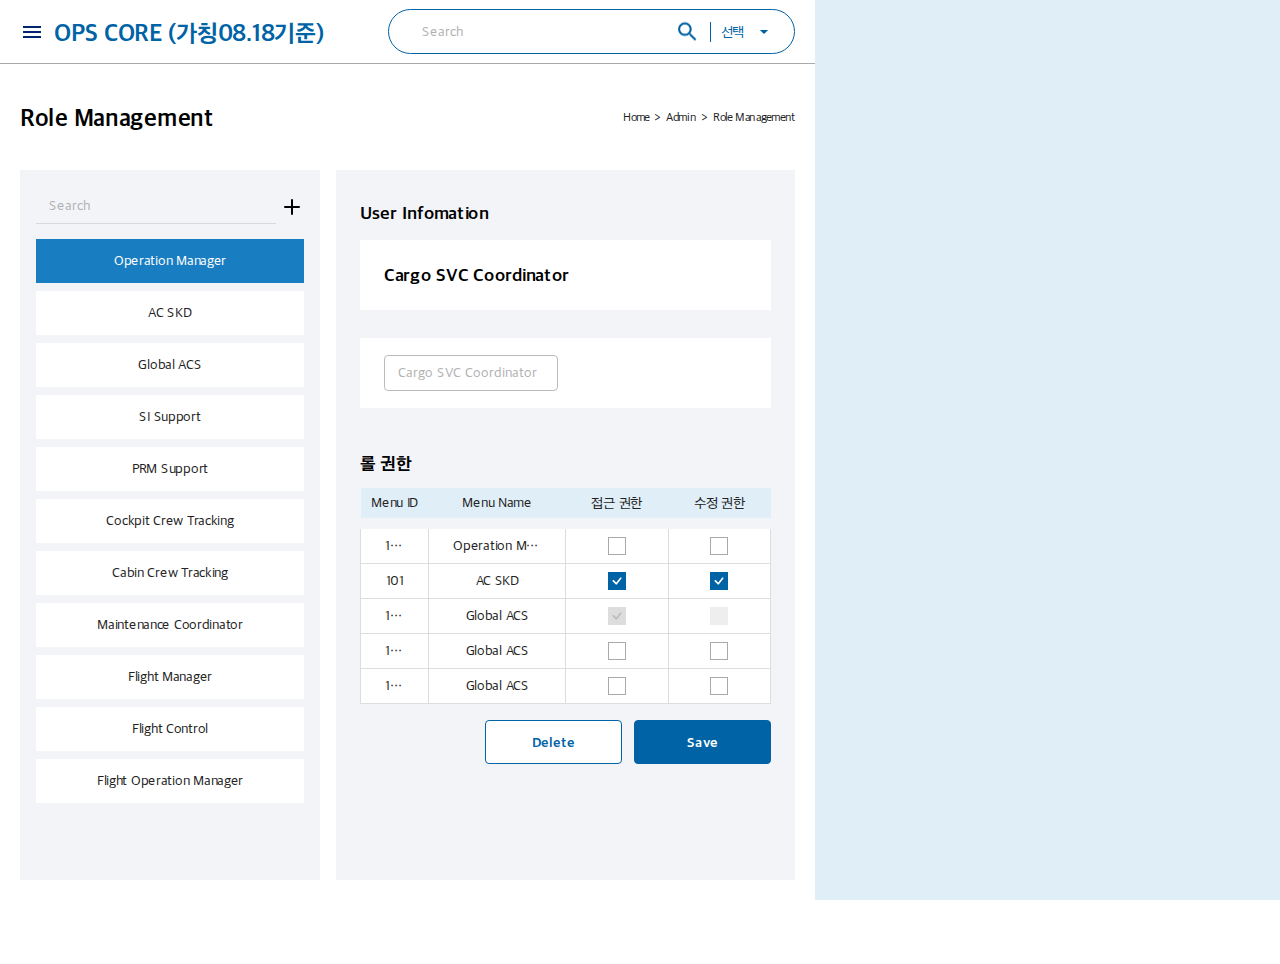
==== commit 7a889719: "sdfsdf" ====
--- a/html/sub/rolemanagement/rolemanagement.html
+++ b/html/sub/rolemanagement/rolemanagement.html
@@ -40,16 +40,8 @@
                     </div>
                     <div class="input-wrap select">
                         <button class="btn btn-icon btn-head-search" type="submit"></button>
-                        <select name="" id="" class="search-select">
-                            <option value="">선택</option>
-                            <option value="">선택</option>
-                            <option value="">선택</option>
-                            <option value="">선택</option>
-                        </select>
-                        <!-- 디자인 커스텀시 대체될 selectbox
                         <div class="dropdown" rel="dropdown">
-                            
-                            <a href="javascript:void(0)" class="dropdown-toggle">선택</a>
+                            <span href="javascript:void(0)" class="dropdown-toggle ">선택</span>
                             <ul class="dropdown-menu">
                                 <li><a href="javascript:void(0)">test01</a></li>
                                 <li><a href="javascript:void(0)">test02</a></li>
@@ -57,7 +49,6 @@
                                 <li><a href="javascript:void(0)">test04</a></li>
                             </ul>
                         </div>
-                        -->
                     </div>
                 </div>
             </div>
@@ -187,18 +178,20 @@
                                 </h3>
                             </div>
                             
-                            <div class="item-text-box">
+                            <!-- user-infomation -->
+                            <div class="user-infomation text-box">
                                 <p>Cargo SVC Coordinator</p>
                             </div>
 
                             <!-- 수정시 -->
-                            <div class="item-text-box">
+                            <div class="user-infomation text-box">
                                 <div class="input-wrap col-12">
                                     <input type="text" class="col-12" placeholder="Cargo SVC Coordinator">
                                 </div>
                             </div>
                             <!-- //수정시 -->
-                            
+
+                            <!-- //user-infomation -->
                         </div>
                         <div class="item-con">
                             <div class="item-title">
--- a/assets/css/main.css
+++ b/assets/css/main.css
@@ -1148,10 +1148,6 @@
 }
 */
 /* 공통 레이아웃 */
-body {
-  overflow: hidden;
-}
-
 .wrap {
   width: 100%;
   display: flex;
@@ -1163,8 +1159,6 @@
   -moz-box-justify-content: flex-start;
   justify-content: flex-start;
   background-color: #fff;
-  height: 100%;
-  min-height: 100vh;
 }
 
 .inner {
@@ -1186,9 +1180,8 @@
 }
 
 .container {
-  max-height: 100vh;
-  overflow: auto;
-  padding: 2.8rem 0 5.8rem 0;
+  min-height: 100vh;
+  padding: 2.8rem 0 0rem 0;
 }
 
 .item-wrap {
@@ -1203,8 +1196,10 @@
 }
 .item-wrap .item-box {
   background-color: #F3F4F8;
-  min-height: calc(100vh - 17rem);
+  min-height: calc(100vh - 19rem);
+  max-height: calc(100vh - 19rem);
   flex: 2;
+  overflow-y: auto;
 }
 .item-wrap .item-box.pad-tb-20 {
   padding-top: 2rem;
@@ -1220,26 +1215,6 @@
 }
 .item-wrap .item-box.item-box-type01 {
   padding: 1.6rem 2.4rem;
-}
-
-.item-text-box {
-  display: flex;
-  -moz-flex-direction: row;
-  flex-direction: row;
-  -moz-align-items: center;
-  align-items: center;
-  -webkit-box-pack: start;
-  -moz-box-justify-content: flex-start;
-  justify-content: flex-start;
-  height: 7rem;
-  background-color: #ffffff;
-  padding: 0 2.4rem;
-  margin-bottom: 2.8rem;
-}
-.item-text-box p {
-  color: #000;
-  font-size: 1.8rem;
-  font-weight: 700;
 }
 
 .item-title {
@@ -1282,13 +1257,37 @@
   width: 100%;
   height: 100%;
   padding: 0 1.2rem;
-  background-color: #fff;
+  background-color: #ffffff;
   text-align: center;
   transition: all 0.25s ease-in-out;
 }
 .side-list-wrap ul li:hover a, .side-list-wrap ul li.on a {
-  color: #fff;
+  color: #ffffff;
   background-color: #197EC1;
+}
+.side-list-wrap ul li:hover a span, .side-list-wrap ul li.on a span {
+  color: #ffffff;
+}
+.side-list-wrap ul li.user-side a {
+  justify-content: flex-start;
+}
+.side-list-wrap ul li.user-side a span.name {
+  width: 7.4rem;
+  margin-right: 1.2rem;
+  font-weight: 400;
+}
+.side-list-wrap ul li.user-side a span.email {
+  color: #757575;
+}
+.side-list-wrap ul li.user-side:hover, .side-list-wrap ul li.user-side.on {
+  color: #ffffff;
+  background-color: #197EC1;
+}
+.side-list-wrap ul li.user-side:hover span, .side-list-wrap ul li.user-side.on span {
+  color: #ffffff;
+}
+.side-list-wrap ul li.user-side:hover span.email, .side-list-wrap ul li.user-side.on span.email {
+  color: #ffffff;
 }
 
 /* header */
@@ -1346,7 +1345,7 @@
   justify-content: space-between;
 }
 header .head-search-wrap {
-  width: 40rem;
+  min-width: 40rem;
   height: 4.5rem;
   border: 1px solid #0063A5;
   border-radius: 2.5rem;
@@ -1369,20 +1368,36 @@
   border: none;
   color: #0063A5;
 }
-header .head-search-wrap .search-select {
-  max-height: 3.6rem;
+header .head-search-wrap .input-wrap.select {
+  display: flex;
+  -moz-flex-direction: row;
+  flex-direction: row;
+  -moz-align-items: center;
+  align-items: center;
+  -moz-justify-content: space-between;
+  justify-content: space-between;
+}
+header .head-search-wrap .input-wrap.select .btn {
+  margin-right: 1rem;
+}
+header .head-search-wrap .dropdown {
+  border-left: 1px solid #0063A5;
+}
+header .head-search-wrap .dropdown .dropdown-toggle {
+  max-height: 2rem;
   font-size: 1.4rem;
-  padding: 0.8rem 1.2rem;
-  border-radius: 0.4rem;
+  padding-left: 1rem;
+  border-radius: 0;
   background: #ffffff;
   border: 0;
-}
-header .head-search-wrap .search-select option[value=""][disabled] {
-  display: none;
-}
-header .head-search-wrap .search-select:disabled {
-  border-color: #aaaaaa;
-  background: #eeeeee;
+  color: #0063A5;
+  background-image: url(../images/icon/head_search_select_icon.svg);
+  background-repeat: no-repeat;
+  background-size: contain;
+  background-position: center right;
+}
+header .head-search-wrap .dropdown:focus {
+  outline: 0;
 }
 
 /* footer */
@@ -1521,4 +1536,37 @@
 /* 모바일 */
 /**************************************************************
 Role Management
-*****************************************************************//*# sourceMappingURL=main.css.map */+*****************************************************************/
+.user-infomation {
+  display: flex;
+  -moz-flex-direction: row;
+  flex-direction: row;
+  -moz-align-items: flex-start;
+  align-items: flex-start;
+  -webkit-box-pack: start;
+  -moz-box-justify-content: flex-start;
+  justify-content: flex-start;
+  min-height: 7rem;
+  background-color: #ffffff;
+  padding: 0 2.4rem;
+  margin-bottom: 2.8rem;
+}
+.user-infomation.text-box {
+  display: flex;
+  -moz-flex-direction: row;
+  flex-direction: row;
+  -moz-align-items: center;
+  align-items: center;
+  -webkit-box-pack: start;
+  -moz-box-justify-content: flex-start;
+  justify-content: flex-start;
+}
+.user-infomation.text-box p {
+  color: #000;
+  font-size: 1.8rem;
+  font-weight: 700;
+}
+.user-infomation > div:nth-child(1) {
+  width: 17.4rem;
+  border-right: 1px soild #bbbbbb;
+}/*# sourceMappingURL=main.css.map */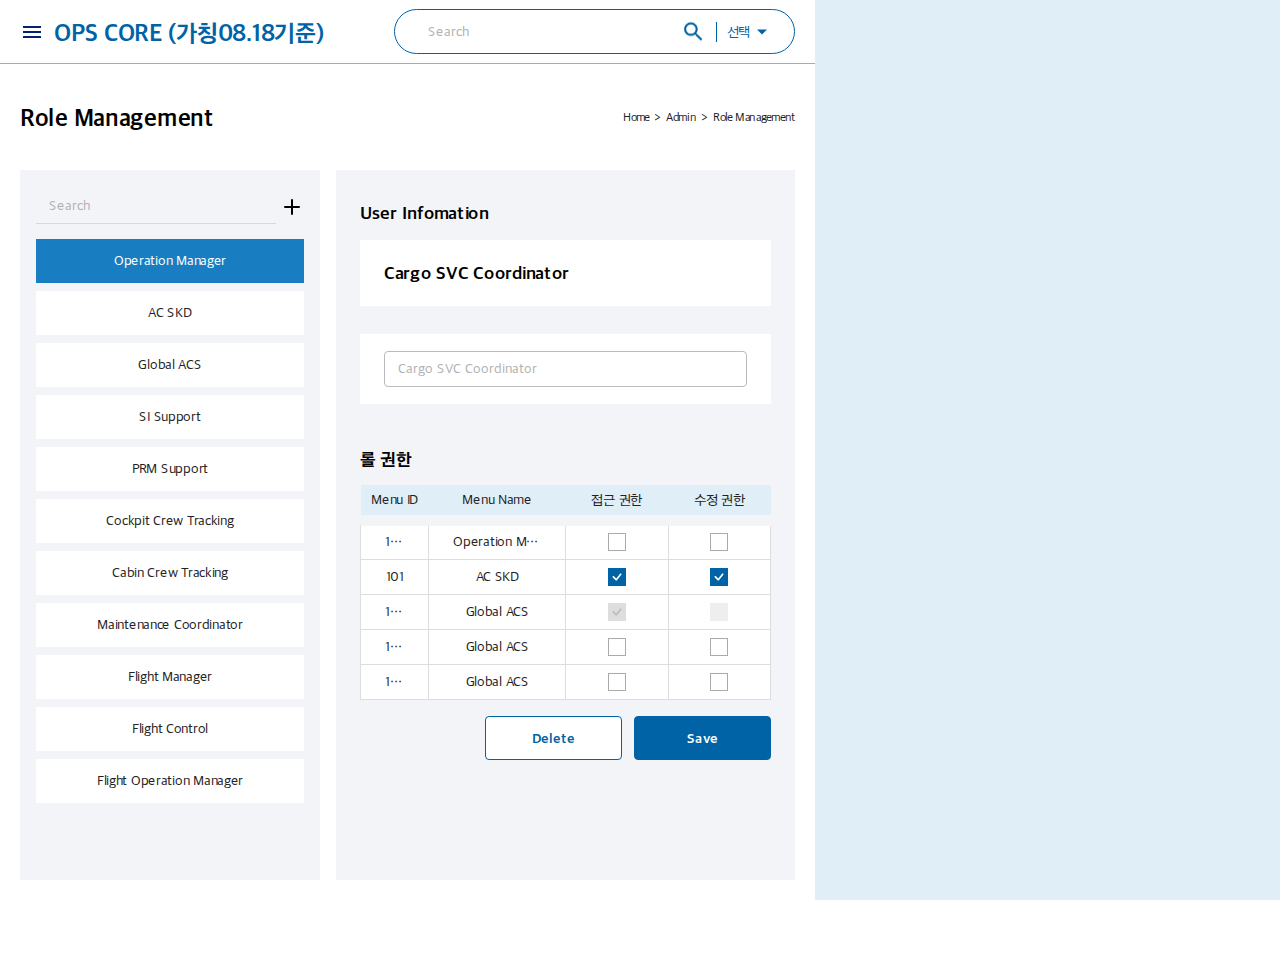
==== commit 0d80a1eb: "asd" ====
--- a/html/sub/rolemanagement/rolemanagement.html
+++ b/html/sub/rolemanagement/rolemanagement.html
@@ -77,7 +77,7 @@
                 </div>
                 
                 <div class="item-wrap">
-                    <div class="item-box item-box-side">
+                    <div class="item-box item-box-side item-row-01">
 
                         <div class="search-wrap">                                
                             <div class="input-wrap search">
@@ -170,7 +170,7 @@
                         </div>
 
                     </div>
-                    <div class="item-box item-box-type01">
+                    <div class="item-box item-box-type01 item-row-01">
                         <div class="item-con">
                             <div class="item-title">
                                 <h3>
--- a/assets/css/main.css
+++ b/assets/css/main.css
@@ -261,10 +261,11 @@
   text-decoration: none;
   padding: 0 3rem 0 1rem;
   width: 100%;
-  height: 4rem;
+  height: 3.2rem;
   font-size: 1.4rem;
   border: 1px solid #CCCCCC;
   color: #141414;
+  cursor: pointer;
 }
 
 .dropdown .dropdown-toggle.disabled {
@@ -900,6 +901,9 @@
 
 .board-list {
   margin-bottom: 1.6rem;
+  position: relative;
+  overflow-y: auto;
+  max-height: 53rem;
 }
 
 .board-bottom + .board-list {
@@ -916,6 +920,9 @@
 .table thead tr th {
   background-color: #F3F4F8;
   padding-bottom: 1.1rem;
+  position: sticky;
+  top: 0;
+  z-index: 10;
 }
 .table thead tr th span {
   display: flex;
@@ -929,6 +936,8 @@
   background-color: #E0EEF8;
   width: 100%;
   height: 3rem;
+  line-height: 3rem;
+  padding: 0.6rem 0;
   color: #222222;
   font-size: 1.4rem;
   font-weight: 400;
@@ -1148,6 +1157,10 @@
 }
 */
 /* 공통 레이아웃 */
+body {
+  overflow: hidden;
+}
+
 .wrap {
   width: 100%;
   display: flex;
@@ -1196,10 +1209,12 @@
 }
 .item-wrap .item-box {
   background-color: #F3F4F8;
+  flex: 2;
+  overflow-y: auto;
+}
+.item-wrap .item-box.item-row-01 {
   min-height: calc(100vh - 19rem);
   max-height: calc(100vh - 19rem);
-  flex: 2;
-  overflow-y: auto;
 }
 .item-wrap .item-box.pad-tb-20 {
   padding-top: 2rem;
@@ -1215,6 +1230,12 @@
 }
 .item-wrap .item-box.item-box-type01 {
   padding: 1.6rem 2.4rem;
+}
+.item-wrap .item-box .item-con {
+  margin-bottom: 2.8rem;
+}
+.item-wrap .item-box .item-con:last-child {
+  margin-bottom: 0;
 }
 
 .item-title {
@@ -1386,11 +1407,14 @@
 header .head-search-wrap .dropdown .dropdown-toggle {
   max-height: 2rem;
   font-size: 1.4rem;
-  padding-left: 1rem;
+  padding: 0 2.4rem 0 1rem;
   border-radius: 0;
   background: #ffffff;
   border: 0;
   color: #0063A5;
+}
+header .head-search-wrap .dropdown .dropdown-toggle::after {
+  right: 0;
   background-image: url(../images/icon/head_search_select_icon.svg);
   background-repeat: no-repeat;
   background-size: contain;
@@ -1546,12 +1570,53 @@
   -webkit-box-pack: start;
   -moz-box-justify-content: flex-start;
   justify-content: flex-start;
-  min-height: 7rem;
   background-color: #ffffff;
-  padding: 0 2.4rem;
+  padding: 2.4rem;
   margin-bottom: 2.8rem;
 }
+.user-infomation:last-child {
+  margin-bottom: 0;
+}
+.user-infomation > div.user-name {
+  width: 17.5rem;
+  border-right: 1px solid #bbbbbb;
+  min-height: 24rem;
+}
+.user-infomation > div.user-name h3 {
+  font-size: 2.4rem;
+  line-height: 2.88rem;
+  color: #000;
+  margin-bottom: 1.6rem;
+}
+.user-infomation > div.user-name h4 {
+  color: #0063A5;
+  font-size: 1.8rem;
+  font-weight: 700;
+  line-height: 2.16rem;
+}
+.user-infomation > div.user-info {
+  width: 100%;
+  flex: 1;
+  padding-left: 4.4rem;
+}
+.user-infomation > div.user-info ul li {
+  margin-bottom: 2.4rem;
+}
+.user-infomation > div.user-info ul li p {
+  font-size: 1.4rem;
+  font-weight: 400;
+  line-height: 1.68rem;
+  color: #666666;
+  margin-bottom: 1.6rem;
+}
+.user-infomation > div.user-info ul li span {
+  font-size: 1.6rem;
+  font-weight: 700;
+  line-height: 1.92rem;
+  color: #000;
+}
 .user-infomation.text-box {
+  max-height: 7rem;
   display: flex;
   -moz-flex-direction: row;
   flex-direction: row;
@@ -1560,13 +1625,16 @@
   -webkit-box-pack: start;
   -moz-box-justify-content: flex-start;
   justify-content: flex-start;
+}
+.user-infomation.text-box div:nth-child(1) {
+  border-right: 0;
+  min-height: auto;
 }
 .user-infomation.text-box p {
   color: #000;
   font-size: 1.8rem;
   font-weight: 700;
 }
-.user-infomation > div:nth-child(1) {
-  width: 17.4rem;
-  border-right: 1px soild #bbbbbb;
+.user-infomation.text-box div.input-wrap {
+  width: 100%;
 }/*# sourceMappingURL=main.css.map */